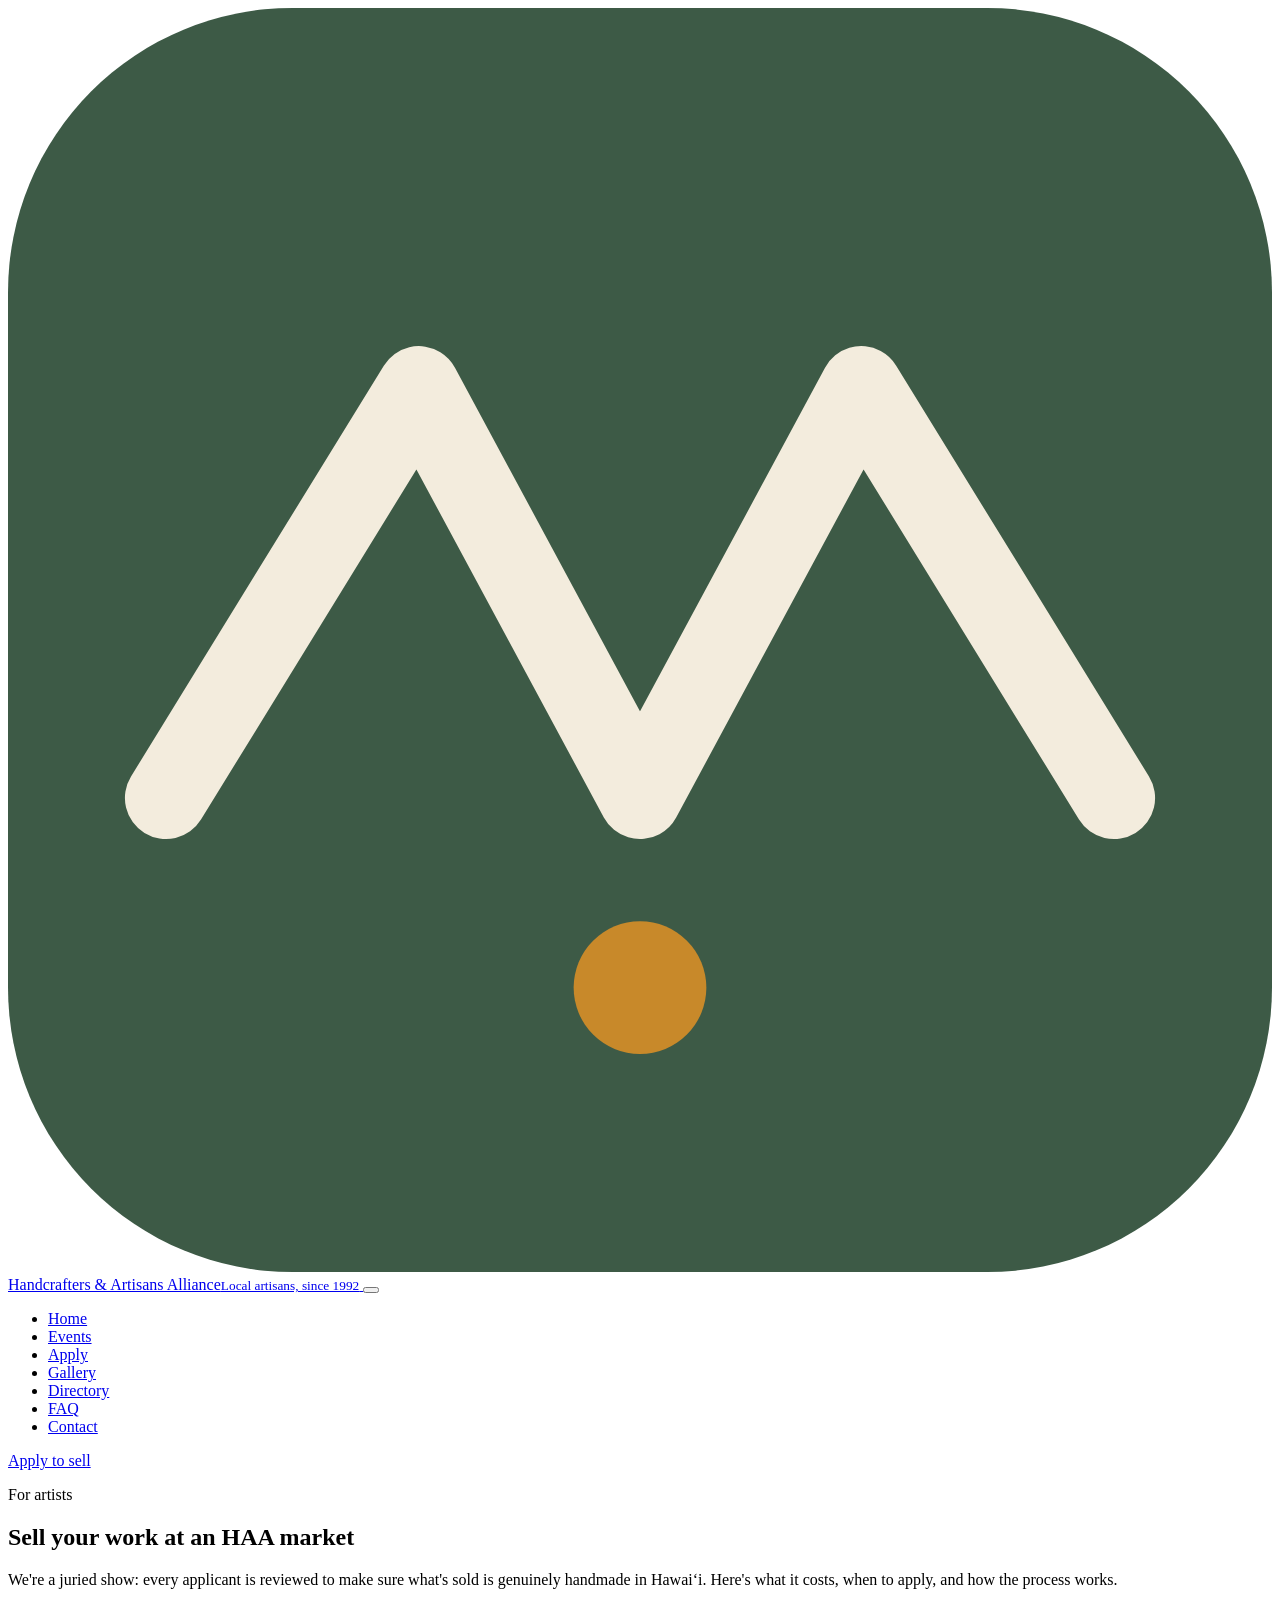
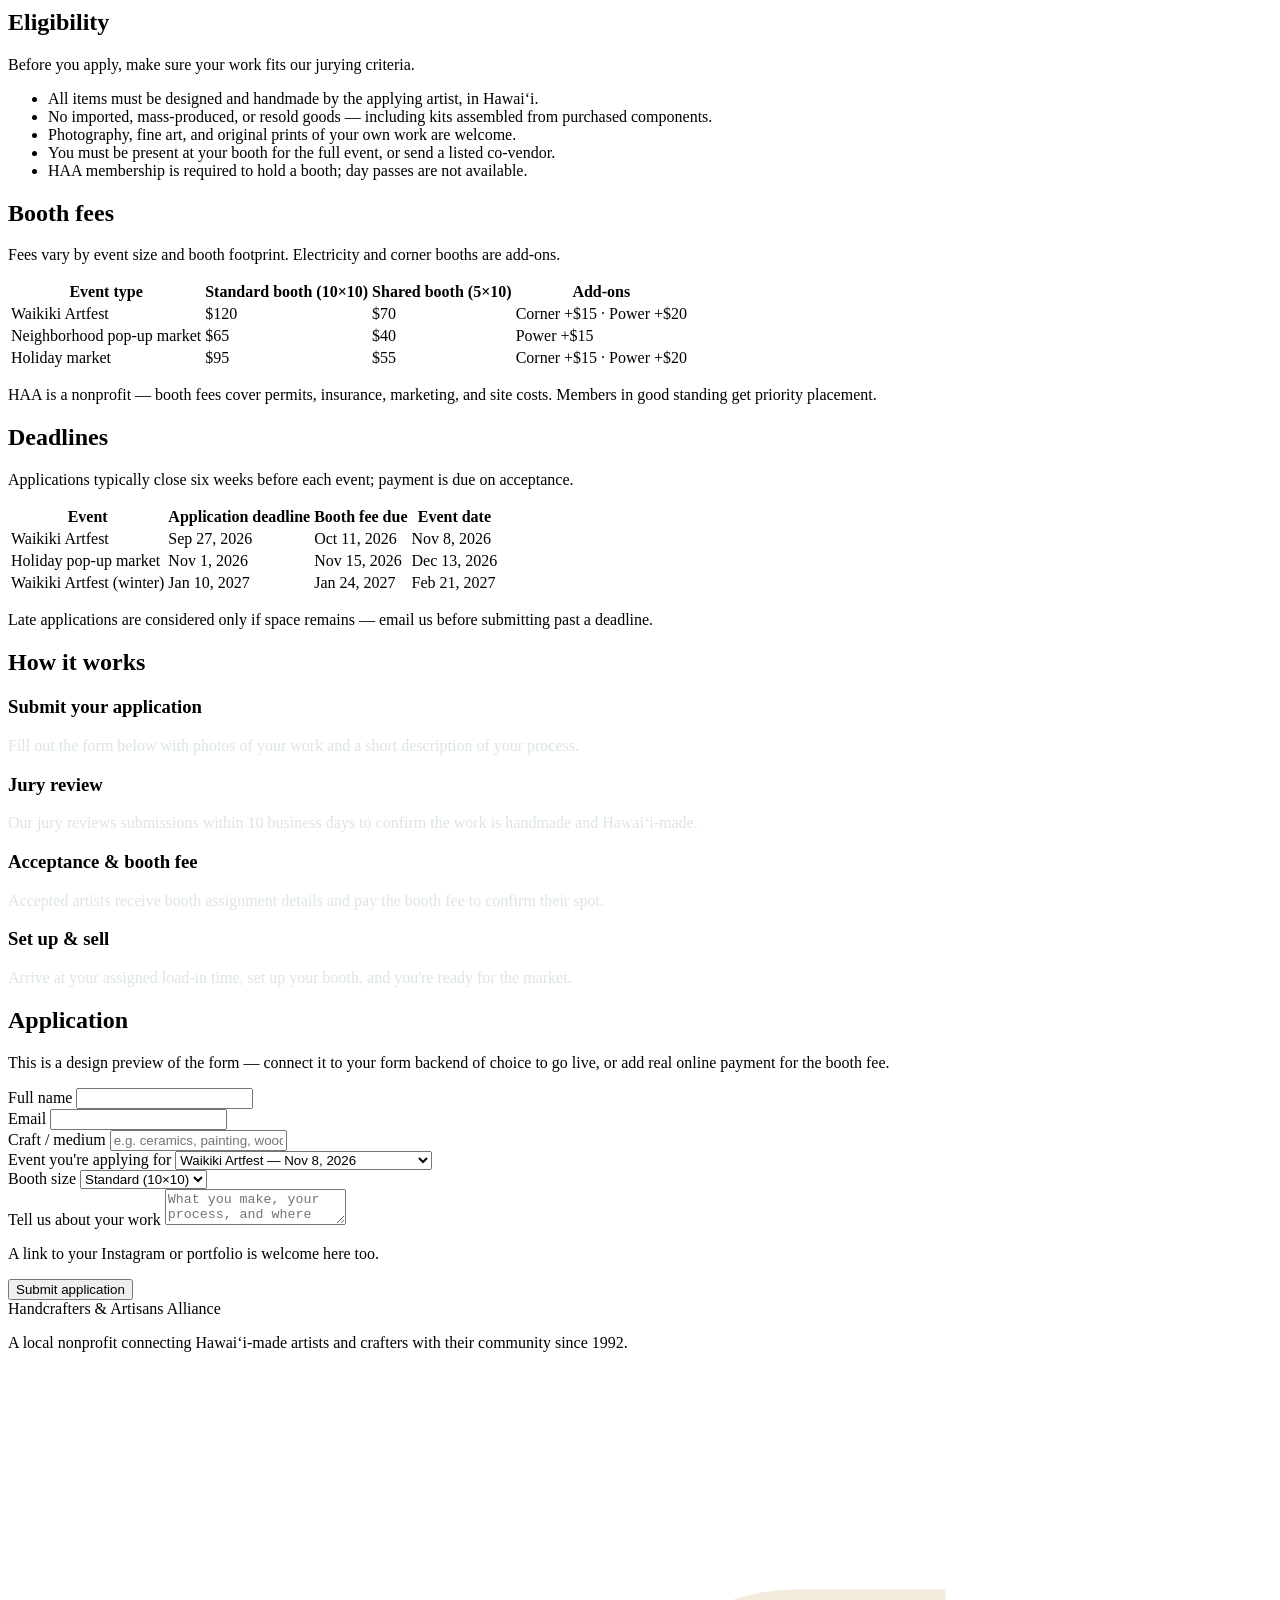
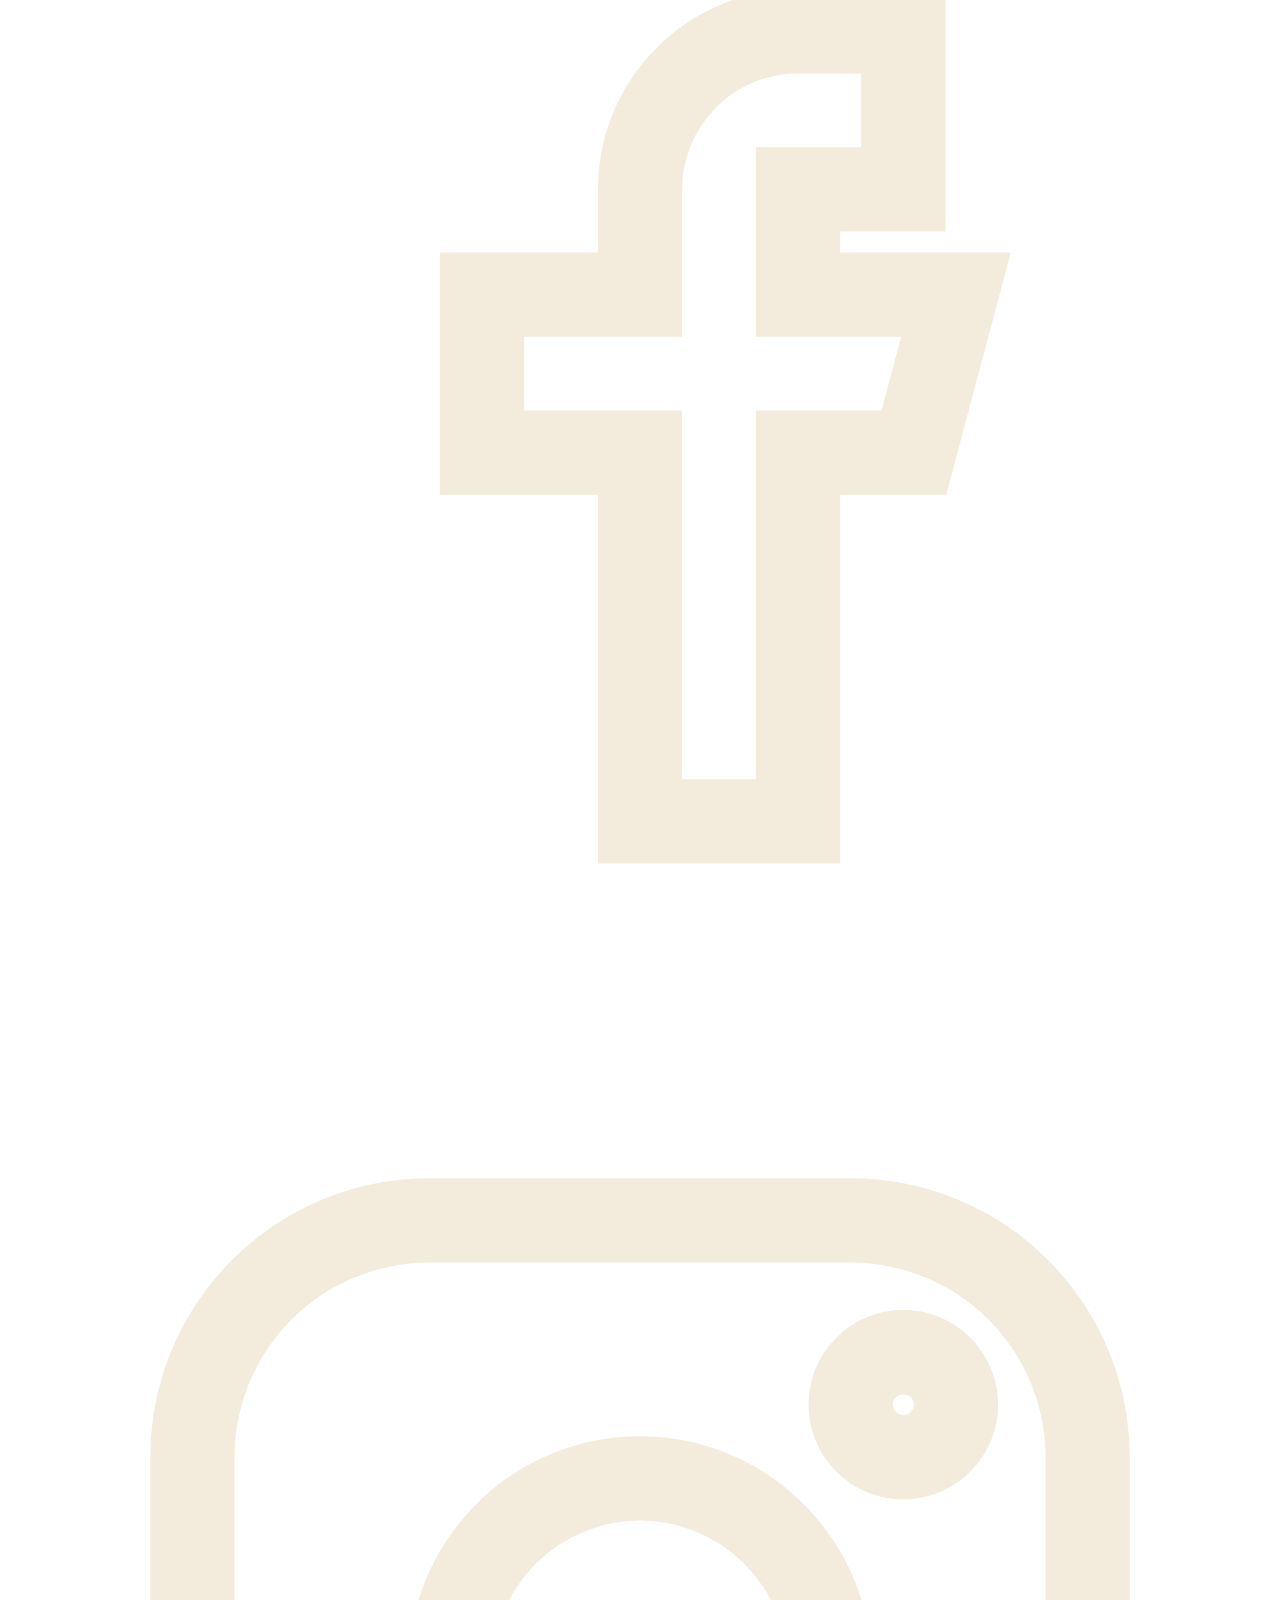
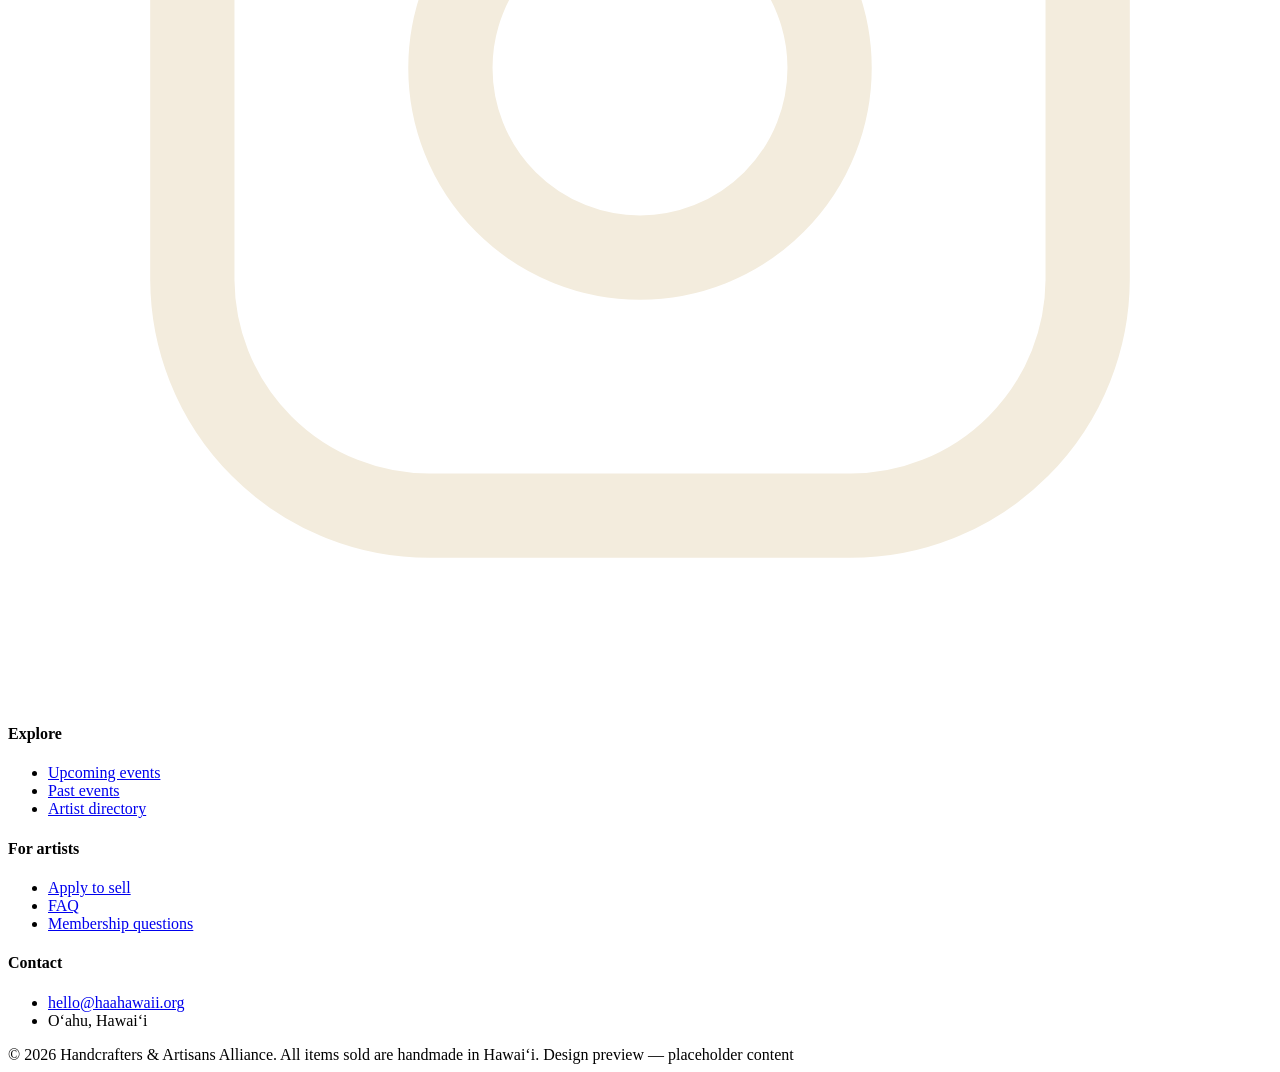
==== apply.html @ 686de7d7 "Add files via upload" ====
<!doctype html>
<html lang="en">
<head>
<meta charset="utf-8">
<meta name="viewport" content="width=device-width, initial-scale=1">
<title>For Artists / Apply — Handcrafters &amp; Artisans Alliance</title>
<meta name="description" content="Apply for a booth at a Handcrafters &amp; Artisans Alliance market. Eligibility, booth fees, deadlines, and the application process.">
<link rel="preconnect" href="https://fonts.googleapis.com">
<link rel="preconnect" href="https://fonts.gstatic.com" crossorigin>
<link href="https://fonts.googleapis.com/css2?family=Fraunces:opsz,wght@9..144,500;9..144,600;9..144,700&family=Work+Sans:wght@400;500;600;700&display=swap" rel="stylesheet">
<link rel="stylesheet" href="css/style.css">
</head>
<body>

<header class="site-header">
  <div class="nav-row">
    <a class="brand" href="index.html">
      <svg class="brand-mark" viewBox="0 0 40 40" xmlns="http://www.w3.org/2000/svg" aria-hidden="true">
        <rect width="40" height="40" rx="9" fill="#3D5A46"/>
        <path d="M5 25 L13 12 L20 25 L27 12 L35 25" stroke="#F3ECDD" stroke-width="2.6" fill="none" stroke-linecap="round" stroke-linejoin="round"/>
        <circle cx="20" cy="31" r="2.1" fill="#C8892A"/>
      </svg>
      <span class="brand-text">Handcrafters &amp; Artisans Alliance<small>Local artisans, since 1992</small></span>
    </a>
    <button class="nav-toggle" aria-label="Toggle menu" aria-expanded="false"><span></span></button>
    <ul class="nav-links">
      <li><a href="index.html">Home</a></li>
      <li><a href="events.html">Events</a></li>
      <li><a href="apply.html" aria-current="page">Apply</a></li>
      <li><a href="gallery.html">Gallery</a></li>
      <li><a href="directory.html">Directory</a></li>
      <li><a href="faq.html">FAQ</a></li>
      <li><a href="contact.html">Contact</a></li>
    </ul>
    <div class="nav-cta">
      <a class="btn btn-primary" href="#apply-form">Apply to sell</a>
    </div>
  </div>
</header>

<main>
  <section style="padding-bottom:0">
    <div class="container">
      <p class="hero-eyebrow">For artists</p>
      <h1>Sell your work at an HAA market</h1>
      <p class="lede">We're a juried show: every applicant is reviewed to make sure what's sold is genuinely handmade in Hawai‘i. Here's what it costs, when to apply, and how the process works.</p>
    </div>
  </section>

  <section>
    <div class="container">
      <div class="section-head">
        <div>
          <h2>Eligibility</h2>
          <p>Before you apply, make sure your work fits our jurying criteria.</p>
        </div>
      </div>
      <ul>
        <li>All items must be designed and handmade by the applying artist, in Hawai‘i.</li>
        <li>No imported, mass-produced, or resold goods — including kits assembled from purchased components.</li>
        <li>Photography, fine art, and original prints of your own work are welcome.</li>
        <li>You must be present at your booth for the full event, or send a listed co-vendor.</li>
        <li>HAA membership is required to hold a booth; day passes are not available.</li>
      </ul>
    </div>
  </section>

  <section>
    <div class="container">
      <div class="section-head">
        <div>
          <h2>Booth fees</h2>
          <p>Fees vary by event size and booth footprint. Electricity and corner booths are add-ons.</p>
        </div>
      </div>
      <div class="table-wrap">
        <table>
          <thead>
            <tr><th>Event type</th><th>Standard booth (10×10)</th><th>Shared booth (5×10)</th><th>Add-ons</th></tr>
          </thead>
          <tbody>
            <tr><td>Waikiki Artfest</td><td class="num">$120</td><td class="num">$70</td><td>Corner +$15 · Power +$20</td></tr>
            <tr><td>Neighborhood pop-up market</td><td class="num">$65</td><td class="num">$40</td><td>Power +$15</td></tr>
            <tr><td>Holiday market</td><td class="num">$95</td><td class="num">$55</td><td>Corner +$15 · Power +$20</td></tr>
          </tbody>
        </table>
      </div>
      <p class="form-note" style="margin-top:1em">HAA is a nonprofit — booth fees cover permits, insurance, marketing, and site costs. Members in good standing get priority placement.</p>
    </div>
  </section>

  <section>
    <div class="container">
      <div class="section-head">
        <div>
          <h2>Deadlines</h2>
          <p>Applications typically close six weeks before each event; payment is due on acceptance.</p>
        </div>
      </div>
      <div class="table-wrap">
        <table>
          <thead>
            <tr><th>Event</th><th>Application deadline</th><th>Booth fee due</th><th>Event date</th></tr>
          </thead>
          <tbody>
            <tr><td>Waikiki Artfest</td><td>Sep 27, 2026</td><td>Oct 11, 2026</td><td>Nov 8, 2026</td></tr>
            <tr><td>Holiday pop-up market</td><td>Nov 1, 2026</td><td>Nov 15, 2026</td><td>Dec 13, 2026</td></tr>
            <tr><td>Waikiki Artfest (winter)</td><td>Jan 10, 2027</td><td>Jan 24, 2027</td><td>Feb 21, 2027</td></tr>
          </tbody>
        </table>
      </div>
      <div class="note-box">
        <p>Late applications are considered only if space remains — email us before submitting past a deadline.</p>
      </div>
    </div>
  </section>

  <section class="on-taro">
    <div class="container">
      <div class="section-head">
        <div>
          <h2>How it works</h2>
        </div>
      </div>
      <div class="steps">
        <div class="step">
          <h3 style="color:var(--paper)">Submit your application</h3>
          <p style="color:#DCE6DE">Fill out the form below with photos of your work and a short description of your process.</p>
        </div>
        <div class="step">
          <h3 style="color:var(--paper)">Jury review</h3>
          <p style="color:#DCE6DE">Our jury reviews submissions within 10 business days to confirm the work is handmade and Hawai‘i-made.</p>
        </div>
        <div class="step">
          <h3 style="color:var(--paper)">Acceptance &amp; booth fee</h3>
          <p style="color:#DCE6DE">Accepted artists receive booth assignment details and pay the booth fee to confirm their spot.</p>
        </div>
        <div class="step">
          <h3 style="color:var(--paper)">Set up &amp; sell</h3>
          <p style="color:#DCE6DE">Arrive at your assigned load-in time, set up your booth, and you're ready for the market.</p>
        </div>
      </div>
    </div>
  </section>

  <section id="apply-form">
    <div class="container">
      <div class="section-head">
        <div>
          <h2>Application</h2>
          <p>This is a design preview of the form — connect it to your form backend of choice to go live, or add real online payment for the booth fee.</p>
        </div>
      </div>
      <form class="form-grid" data-demo-form>
        <div class="form-row-2">
          <div>
            <label for="name">Full name</label>
            <input id="name" name="name" type="text" required>
          </div>
          <div>
            <label for="email">Email</label>
            <input id="email" name="email" type="email" required>
          </div>
        </div>
        <div class="form-row-2">
          <div>
            <label for="craft">Craft / medium</label>
            <input id="craft" name="craft" type="text" placeholder="e.g. ceramics, painting, woodwork">
          </div>
          <div>
            <label for="event">Event you're applying for</label>
            <select id="event" name="event">
              <option>Waikiki Artfest — Nov 8, 2026</option>
              <option>Holiday pop-up market — Dec 13, 2026</option>
              <option>Waikiki Artfest (winter) — Feb 21, 2027</option>
            </select>
          </div>
        </div>
        <div>
          <label for="booth">Booth size</label>
          <select id="booth" name="booth">
            <option>Standard (10×10)</option>
            <option>Shared (5×10)</option>
          </select>
        </div>
        <div>
          <label for="desc">Tell us about your work</label>
          <textarea id="desc" name="desc" placeholder="What you make, your process, and where it's made"></textarea>
          <p class="field-hint">A link to your Instagram or portfolio is welcome here too.</p>
        </div>
        <div>
          <button class="btn btn-primary" type="submit">Submit application</button>
        </div>
        <p class="form-status" style="display:none; color:var(--taro-deep); font-weight:600;"></p>
      </form>
    </div>
  </section>
</main>

<footer class="site-footer">
  <div class="container">
    <div class="footer-grid">
      <div class="footer-brand">
        <div class="brand-text" style="color:var(--paper)">Handcrafters &amp; Artisans Alliance</div>
        <p>A local nonprofit connecting Hawai‘i-made artists and crafters with their community since 1992.</p>
        <div class="social-row">
          <a href="https://www.facebook.com/HAAHawaii" target="_blank" rel="noopener" aria-label="Facebook">
            <svg viewBox="0 0 24 24" fill="none" stroke="#F3ECDD" stroke-width="1.6"><path d="M15 8h2V5h-2a3 3 0 0 0-3 3v2H9v3h3v7h3v-7h2.2l.8-3H15V8Z"/></svg>
          </a>
          <a href="https://instagram.com/waikikiartfest" target="_blank" rel="noopener" aria-label="Instagram">
            <svg viewBox="0 0 24 24" fill="none" stroke="#F3ECDD" stroke-width="1.6"><rect x="3.5" y="3.5" width="17" height="17" rx="4.5"/><circle cx="12" cy="12" r="3.6"/><circle cx="17" cy="7" r="1"/></svg>
          </a>
        </div>
      </div>
      <div>
        <h4>Explore</h4>
        <ul>
          <li><a href="events.html">Upcoming events</a></li>
          <li><a href="gallery.html">Past events</a></li>
          <li><a href="directory.html">Artist directory</a></li>
        </ul>
      </div>
      <div>
        <h4>For artists</h4>
        <ul>
          <li><a href="apply.html">Apply to sell</a></li>
          <li><a href="faq.html">FAQ</a></li>
          <li><a href="contact.html">Membership questions</a></li>
        </ul>
      </div>
      <div>
        <h4>Contact</h4>
        <ul>
          <li><a href="mailto:hello@haahawaii.org">hello@haahawaii.org</a></li>
          <li>O‘ahu, Hawai‘i</li>
        </ul>
      </div>
    </div>
    <div class="footer-bottom">
      <span>© 2026 Handcrafters &amp; Artisans Alliance. All items sold are handmade in Hawai‘i.</span>
      <span>Design preview — placeholder content</span>
    </div>
  </div>
</footer>

<script src="js/main.js"></script>
</body>
</html>
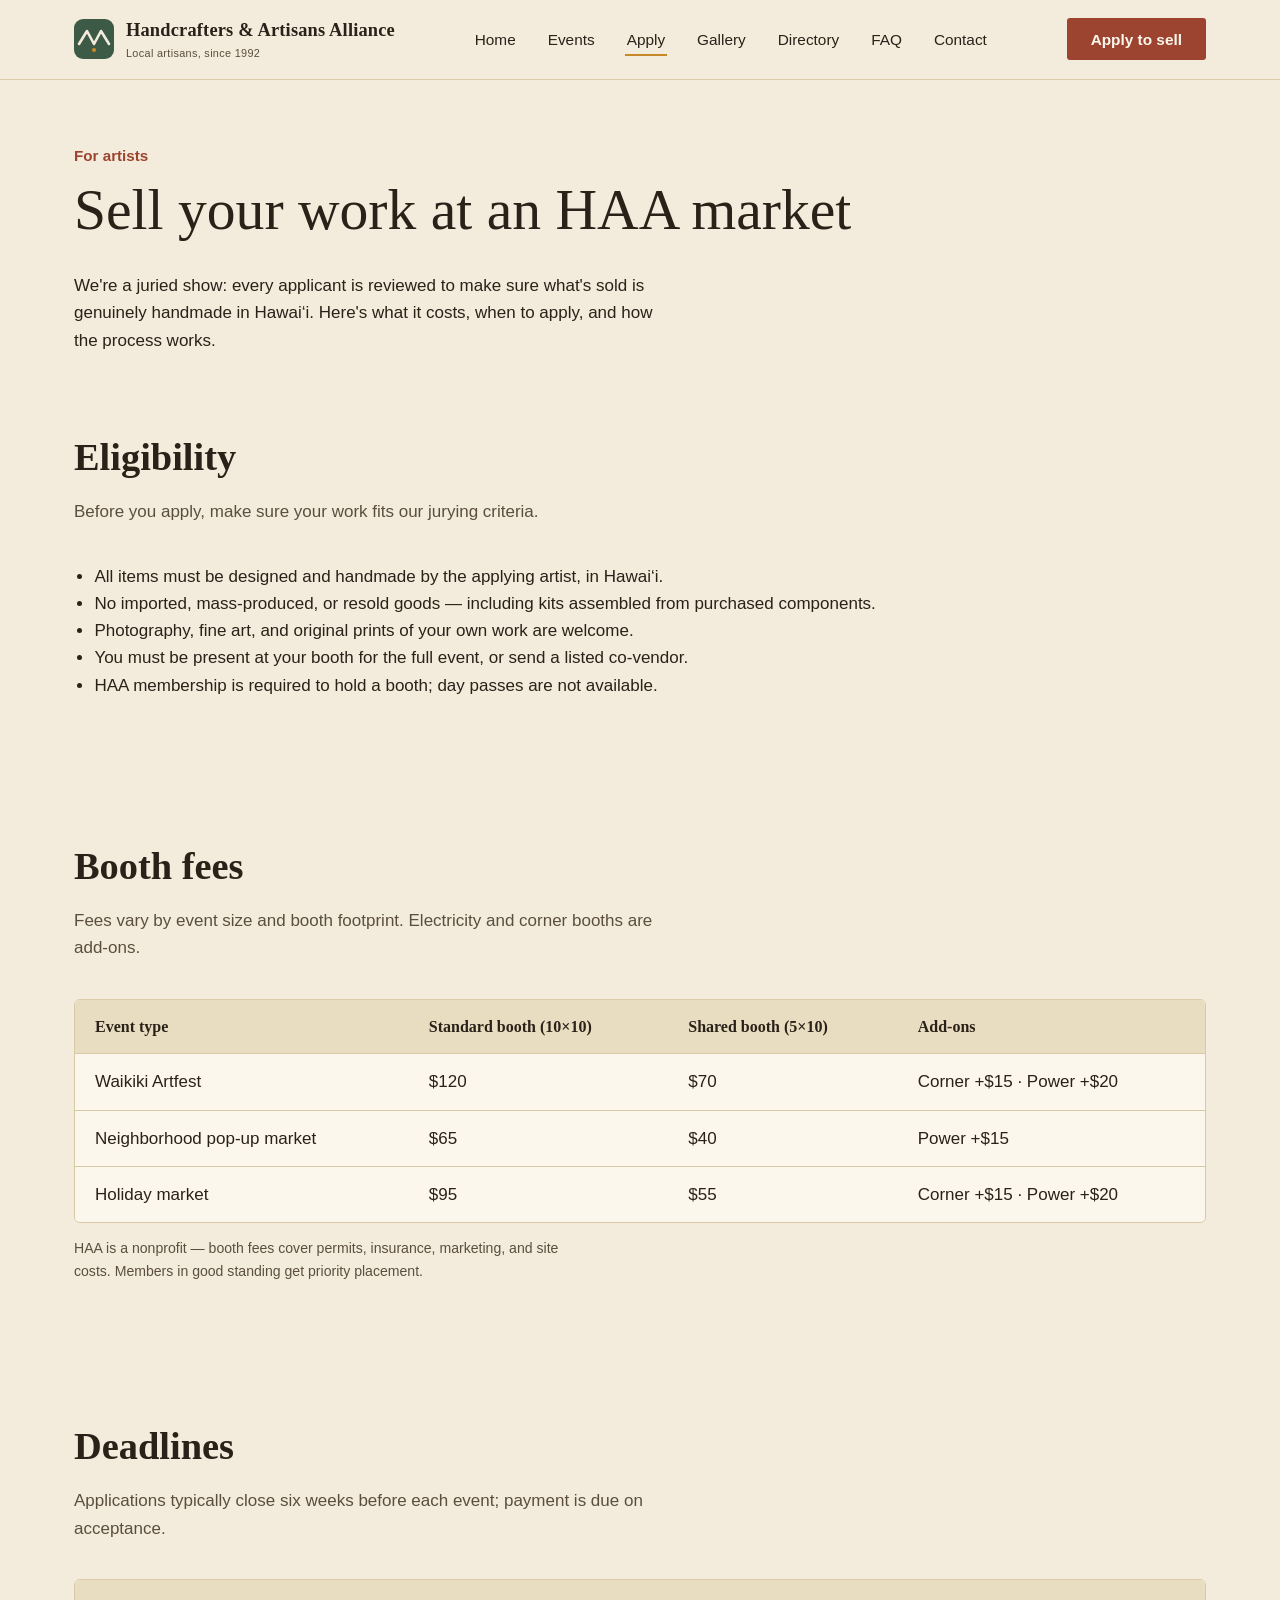
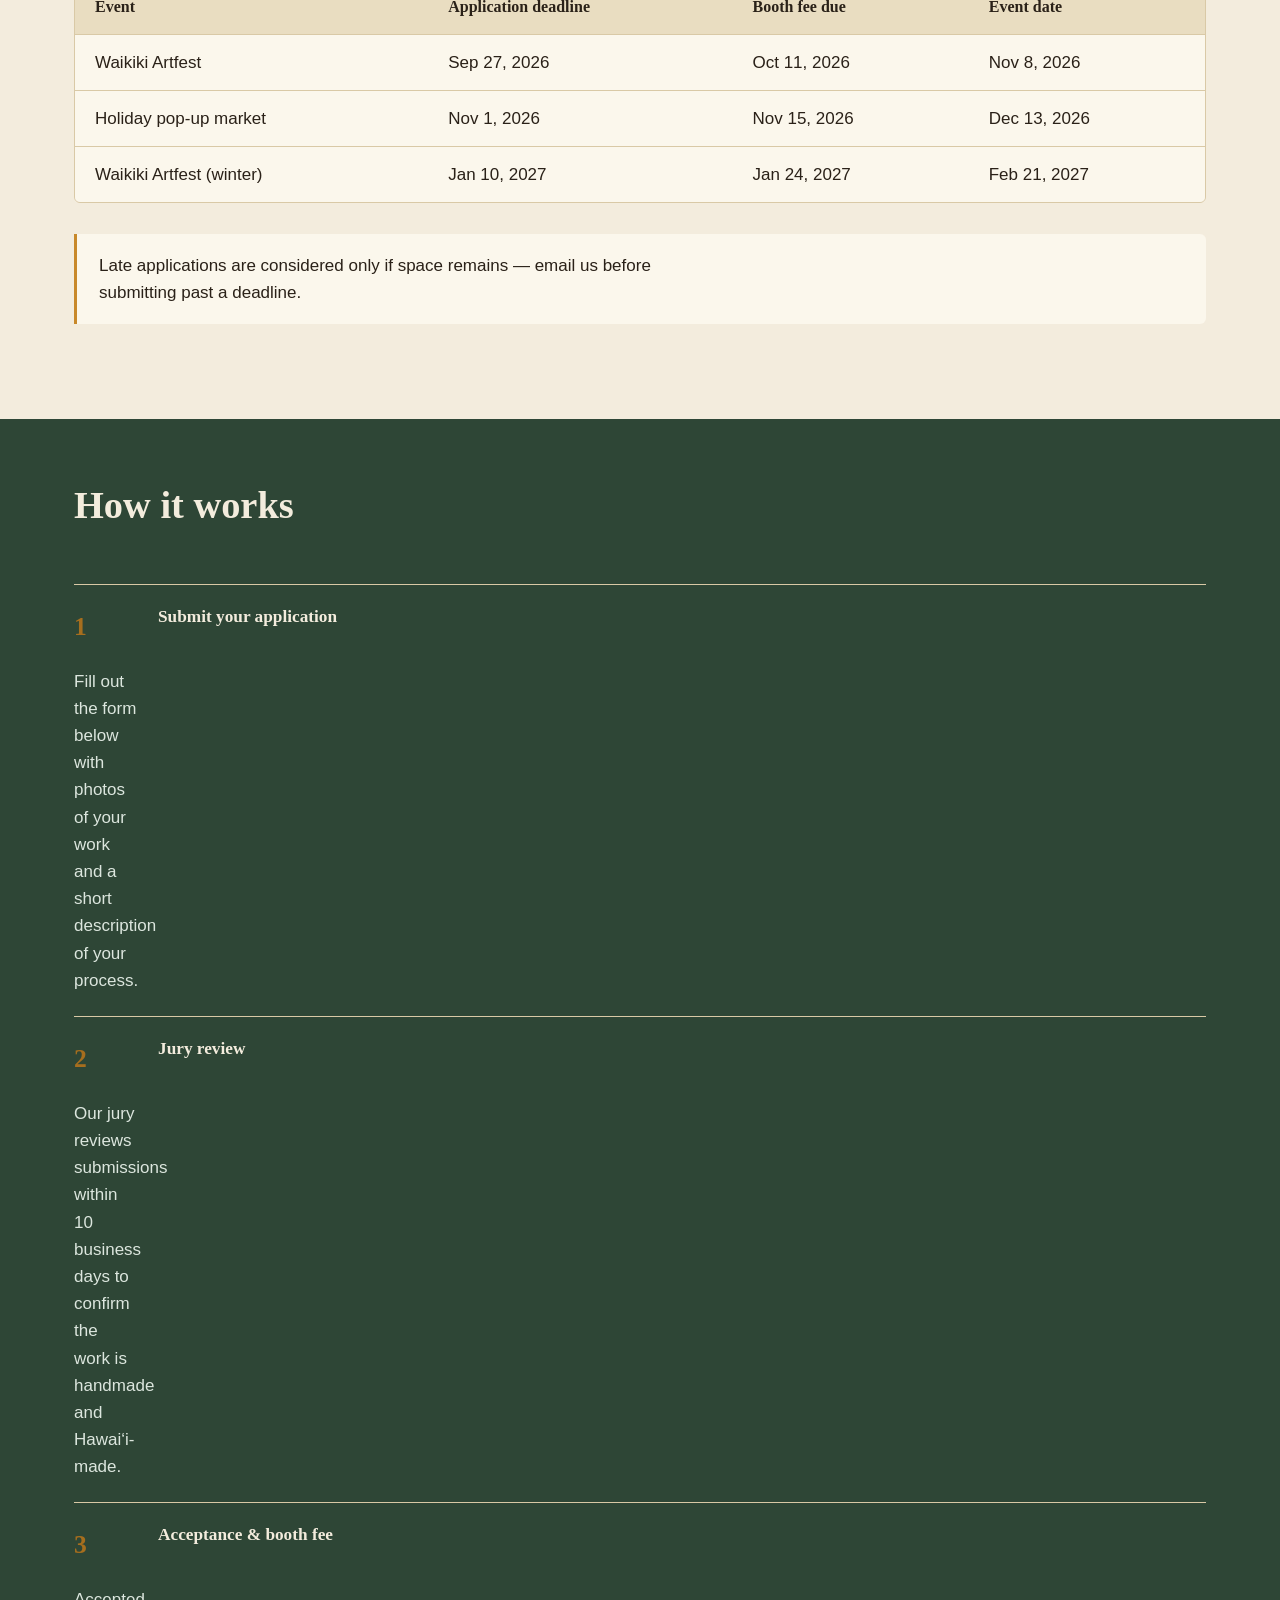
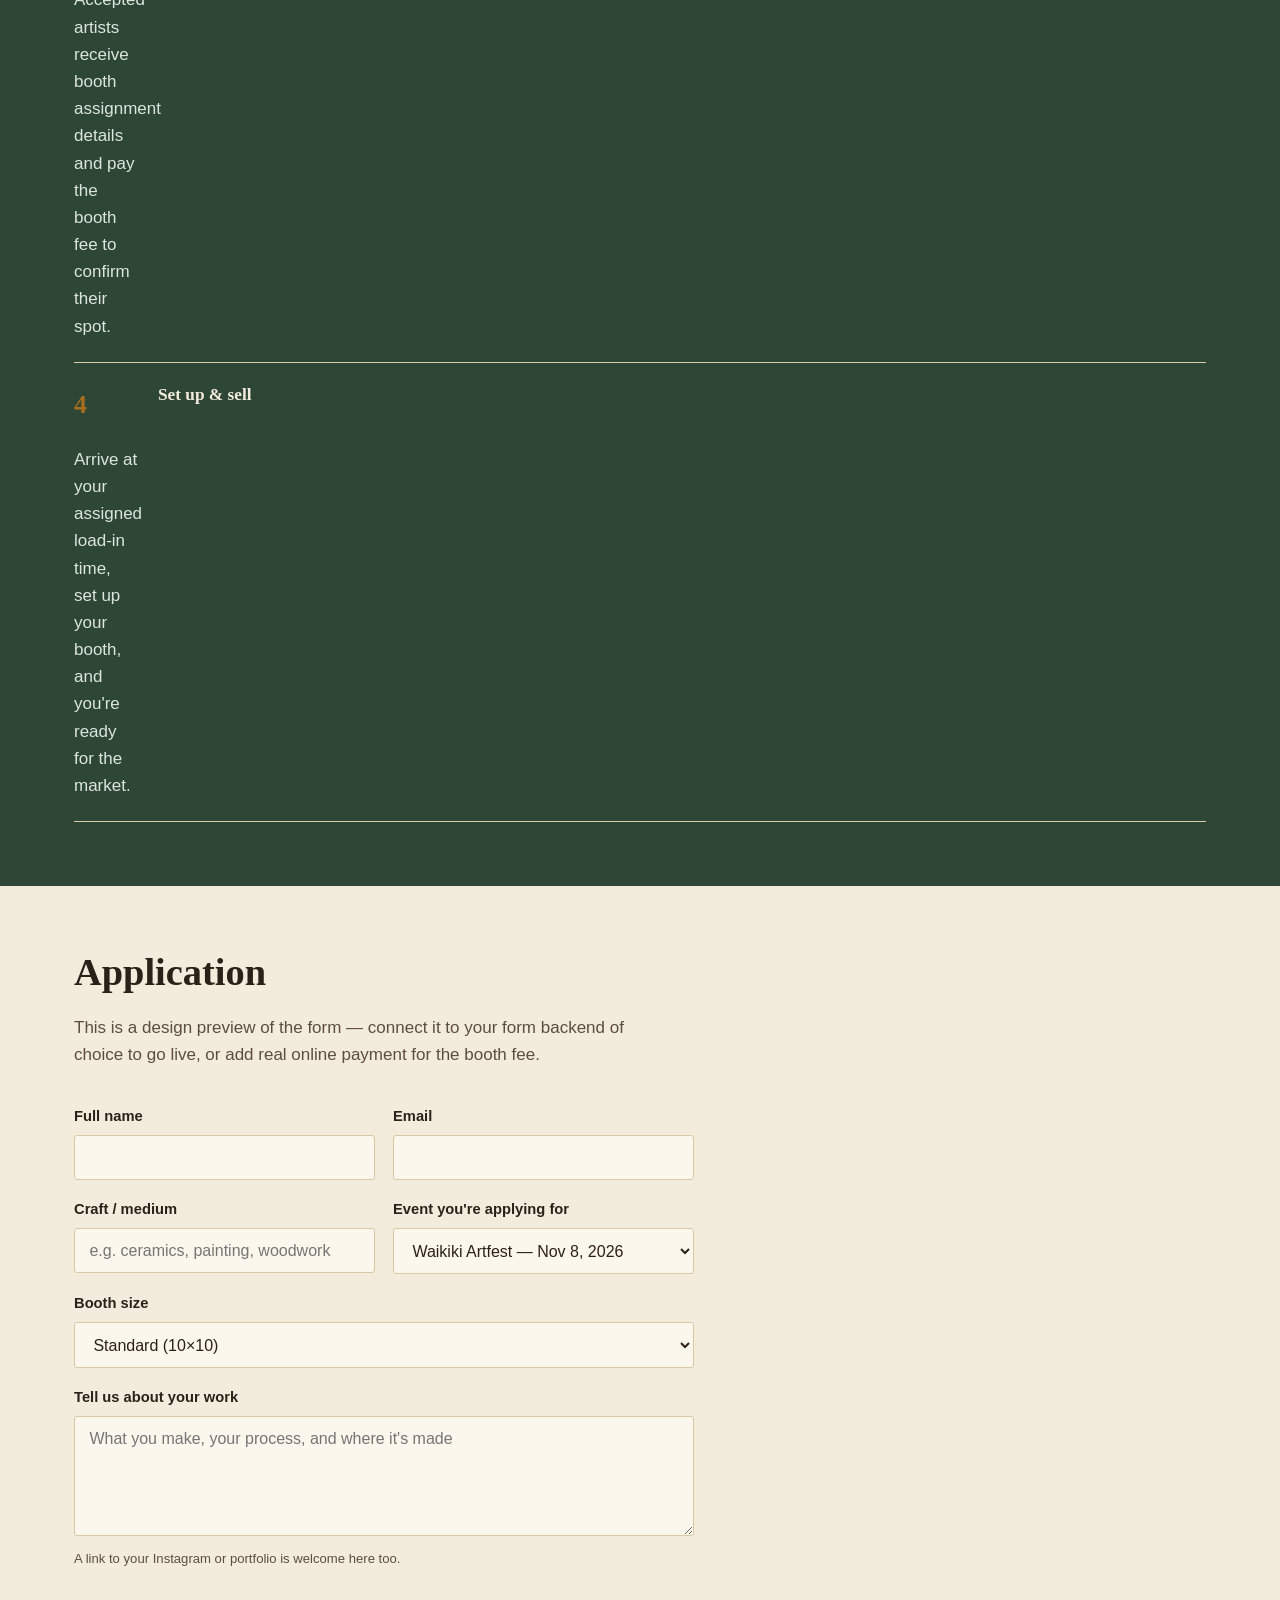
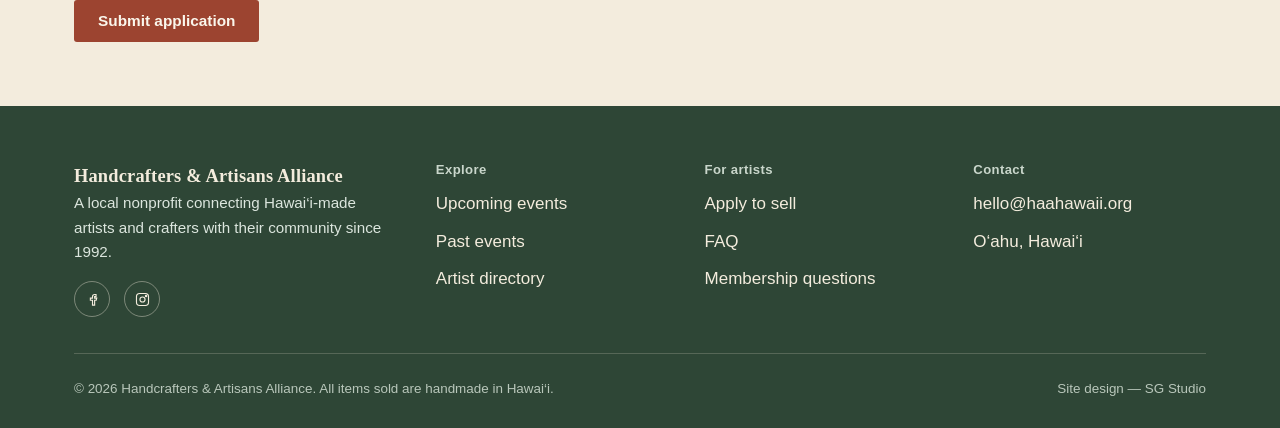
==== commit c2c9eb47: "Add files via upload" ====
--- a/apply.html
+++ b/apply.html
@@ -238,7 +238,7 @@
     </div>
     <div class="footer-bottom">
       <span>© 2026 Handcrafters &amp; Artisans Alliance. All items sold are handmade in Hawai‘i.</span>
-      <span>Design preview — placeholder content</span>
+      <span>Site design — SG Studio</span>
     </div>
   </div>
 </footer>
--- a/css/style.css
+++ b/css/style.css
@@ -0,0 +1,513 @@
+/* ============================================================
+   Handcrafters & Artisans Alliance — shared stylesheet
+   Design tokens drawn from kapa cloth dye colors: turmeric
+   ochre, morinda (noni) red-brown, taro-leaf green, on an
+   unbleached kapa cream. Ink is a warm kukui-soot brown-black
+   rather than pure black.
+   ============================================================ */
+
+:root{
+  --paper:        #F3ECDD;
+  --paper-deep:   #E9DDC1;
+  --paper-card:   #FBF7EC;
+  --ink:          #2A2118;
+  --ink-soft:     #5B4E3E;
+  --ochre:        #C8892A;
+  --ochre-deep:   #A66E1E;
+  --noni:         #9C4430;
+  --noni-deep:    #7E3323;
+  --taro:         #3D5A46;
+  --taro-deep:    #2E4636;
+  --line:         #D9C9A6;
+
+  --font-display: 'Fraunces', 'Iowan Old Style', serif;
+  --font-body:    'Work Sans', 'Segoe UI', sans-serif;
+
+  --max-w: 1180px;
+  --radius-sm: 3px;
+  --radius-md: 6px;
+}
+
+*, *::before, *::after{ box-sizing: border-box; }
+html{ scroll-behavior: smooth; }
+
+body{
+  margin: 0;
+  background: var(--paper);
+  color: var(--ink);
+  font-family: var(--font-body);
+  font-size: 17px;
+  line-height: 1.6;
+  -webkit-font-smoothing: antialiased;
+}
+
+h1,h2,h3,h4{
+  font-family: var(--font-display);
+  font-weight: 600;
+  color: var(--ink);
+  line-height: 1.15;
+  margin: 0 0 .5em;
+  font-variation-settings: "opsz" 40;
+}
+h1{ font-size: clamp(2.2rem, 5vw, 3.6rem); font-weight: 500; }
+h2{ font-size: clamp(1.7rem, 3.2vw, 2.4rem); }
+h3{ font-size: 1.3rem; }
+
+p{ margin: 0 0 1em; max-width: 62ch; }
+a{ color: var(--noni); text-decoration-thickness: 1px; }
+a:hover{ color: var(--noni-deep); }
+ul{ padding-left: 1.2em; }
+
+img{ max-width: 100%; display: block; }
+
+.container{
+  max-width: var(--max-w);
+  margin: 0 auto;
+  padding: 0 24px;
+}
+
+.visually-hidden{
+  position: absolute; width: 1px; height: 1px;
+  overflow: hidden; clip: rect(0,0,0,0); white-space: nowrap;
+}
+
+:focus-visible{
+  outline: 2px solid var(--noni);
+  outline-offset: 3px;
+}
+
+/* ---------- kapa pattern texture ---------- */
+.pattern-kapa{
+  background-color: var(--paper);
+  background-image: url("data:image/svg+xml,%3Csvg xmlns='http://www.w3.org/2000/svg' width='52' height='30'%3E%3Cpath d='M0 26 L13 4 L26 26 L39 4 L52 26' fill='none' stroke='%232A2118' stroke-width='1.4' opacity='0.07'/%3E%3C/svg%3E");
+  background-repeat: repeat;
+}
+.pattern-kapa-dark{
+  background-color: var(--taro-deep);
+  background-image: url("data:image/svg+xml,%3Csvg xmlns='http://www.w3.org/2000/svg' width='52' height='30'%3E%3Cpath d='M0 26 L13 4 L26 26 L39 4 L52 26' fill='none' stroke='%23F3ECDD' stroke-width='1.4' opacity='0.10'/%3E%3C/svg%3E");
+  background-repeat: repeat;
+}
+
+/* ---------- buttons ---------- */
+.btn{
+  display: inline-flex;
+  align-items: center;
+  gap: .5em;
+  font-family: var(--font-body);
+  font-weight: 600;
+  font-size: .96rem;
+  padding: .8em 1.5em;
+  border-radius: var(--radius-sm);
+  border: 1.5px solid transparent;
+  cursor: pointer;
+  text-decoration: none;
+  line-height: 1;
+  transition: background-color .15s ease, color .15s ease, border-color .15s ease;
+}
+.btn-primary{ background: var(--noni); color: var(--paper-card); }
+.btn-primary:hover{ background: var(--noni-deep); color: var(--paper-card); }
+.btn-ghost{ background: transparent; color: var(--ink); border-color: var(--ink); }
+.btn-ghost:hover{ background: var(--ink); color: var(--paper); }
+.btn-ghost-light{ background: transparent; color: var(--paper); border-color: var(--paper); }
+.btn-ghost-light:hover{ background: var(--paper); color: var(--taro-deep); }
+
+/* ---------- header / nav ---------- */
+.site-header{
+  position: sticky; top: 0; z-index: 40;
+  background: var(--paper);
+  border-bottom: 1px solid var(--line);
+}
+.nav-row{
+  display: flex; align-items: center; justify-content: space-between;
+  padding: 16px 24px;
+  max-width: var(--max-w);
+  margin: 0 auto;
+}
+.brand{
+  display: flex; align-items: center; gap: 12px;
+  text-decoration: none; color: var(--ink);
+}
+.brand-mark{ width: 40px; height: 40px; flex-shrink: 0; }
+.brand-text{
+  font-family: var(--font-display);
+  font-size: 1.15rem;
+  font-weight: 600;
+  letter-spacing: .01em;
+}
+.brand-text small{
+  display: block;
+  font-family: var(--font-body);
+  font-size: .68rem;
+  font-weight: 500;
+  color: var(--ink-soft);
+  letter-spacing: .03em;
+}
+
+.nav-links{
+  display: flex; align-items: center; gap: 28px; list-style: none;
+  margin: 0; padding: 0;
+}
+.nav-links a{
+  color: var(--ink); text-decoration: none;
+  font-weight: 500; font-size: .96rem;
+  padding: 6px 2px;
+  border-bottom: 2px solid transparent;
+}
+.nav-links a:hover, .nav-links a[aria-current="page"]{
+  border-bottom-color: var(--ochre);
+  color: var(--ink);
+}
+.nav-cta{ display: flex; align-items: center; gap: 16px; }
+
+.nav-toggle{
+  display: none;
+  background: none; border: none; cursor: pointer;
+  width: 40px; height: 40px; padding: 0;
+  align-items: center; justify-content: center;
+}
+.nav-toggle span, .nav-toggle::before, .nav-toggle::after{
+  content: ""; display: block; width: 22px; height: 2px;
+  background: var(--ink); margin: 5px auto; transition: transform .2s ease, opacity .2s ease;
+}
+
+@media (max-width: 860px){
+  .nav-links{
+    position: absolute; top: 100%; left: 0; right: 0;
+    flex-direction: column; align-items: flex-start; gap: 0;
+    background: var(--paper);
+    border-bottom: 1px solid var(--line);
+    max-height: 0; overflow: hidden;
+  }
+  .nav-links.open{ max-height: 480px; }
+  .nav-links li{ width: 100%; }
+  .nav-links a{ display: block; padding: 14px 24px; border-bottom: 1px solid var(--line); }
+  .nav-links a:hover{ border-bottom: 1px solid var(--line); background: var(--paper-deep); }
+  .nav-cta .btn-primary{ display: none; }
+  .nav-toggle{ display: flex; }
+}
+
+/* ---------- hero ---------- */
+.hero{
+  padding: 64px 0 76px;
+}
+.hero-grid{
+  display: grid;
+  grid-template-columns: 1.15fr .85fr;
+  gap: 48px;
+  align-items: center;
+}
+.hero-eyebrow{
+  color: var(--noni);
+  font-weight: 600;
+  font-size: .95rem;
+  margin: 0 0 .6em;
+}
+.hero p.lede{ font-size: 1.15rem; color: var(--ink-soft); }
+.hero-ctas{ display: flex; gap: 14px; flex-wrap: wrap; margin-top: 1.6em; }
+
+.hero-art{
+  aspect-ratio: 4/3.4;
+  border-radius: var(--radius-md);
+  position: relative;
+  overflow: hidden;
+}
+.hero-art svg{ width: 100%; height: 100%; display: block; }
+
+@media (max-width: 860px){
+  .hero-grid{ grid-template-columns: 1fr; }
+  .hero-art{ order: -1; aspect-ratio: 16/9; }
+}
+
+/* ---------- sections ---------- */
+section{ padding: 64px 0; }
+.section-head{
+  display: flex; justify-content: space-between; align-items: flex-end;
+  gap: 24px; margin-bottom: 2.2em; flex-wrap: wrap;
+}
+.section-head p{ margin: 0; color: var(--ink-soft); }
+.divider{
+  border: none; height: 1px; background: var(--line); margin: 0;
+}
+
+.on-taro{ background: var(--taro-deep); color: var(--paper); }
+.on-taro h2, .on-taro h3{ color: var(--paper); }
+.on-taro p{ color: #DCE6DE; }
+.on-taro a{ color: var(--paper); }
+
+/* ---------- purpose grid (not a sequence — no numbering) ---------- */
+.purpose-grid{
+  display: grid;
+  grid-template-columns: repeat(2, 1fr);
+  gap: 1px;
+  background: var(--line);
+  border: 1px solid var(--line);
+}
+.purpose-card{
+  background: var(--paper-card);
+  padding: 30px 28px;
+}
+.purpose-card .icon{ width: 34px; height: 34px; margin-bottom: 14px; color: var(--ochre-deep); }
+.purpose-card h3{ margin-bottom: .4em; }
+.purpose-card p{ margin: 0; color: var(--ink-soft); font-size: .96rem; }
+
+@media (max-width: 700px){
+  .purpose-grid{ grid-template-columns: 1fr; }
+}
+
+/* ---------- cards / event teasers ---------- */
+.card-row{
+  display: grid;
+  grid-template-columns: repeat(3, 1fr);
+  gap: 22px;
+}
+@media (max-width: 900px){ .card-row{ grid-template-columns: 1fr; } }
+
+.event-card{
+  border: 1px solid var(--line);
+  background: var(--paper-card);
+  border-radius: var(--radius-md);
+  overflow: hidden;
+}
+.event-card .date-tag{
+  background: var(--taro);
+  color: var(--paper);
+  padding: 10px 18px;
+  font-family: var(--font-display);
+  font-weight: 600;
+  font-size: .95rem;
+  display: flex; justify-content: space-between; align-items: center;
+}
+.event-card .body{ padding: 20px 20px 22px; }
+.event-card h3{ margin-bottom: .3em; font-size: 1.15rem; }
+.event-card .meta{ color: var(--ink-soft); font-size: .9rem; margin-bottom: .8em; }
+.tag{
+  display: inline-block;
+  font-size: .78rem;
+  font-weight: 600;
+  padding: .25em .7em;
+  border-radius: 100px;
+  border: 1px solid currentColor;
+}
+.tag-market{ color: var(--noni); }
+.tag-meeting{ color: var(--taro); }
+.tag-pop-up{ color: var(--ochre-deep); }
+
+/* ---------- timeline (events page) ---------- */
+.timeline{ position: relative; }
+.timeline-month{
+  font-family: var(--font-display);
+  font-size: 1.5rem;
+  margin: 2.2em 0 1em;
+  padding-bottom: .3em;
+  border-bottom: 2px solid var(--ochre);
+}
+.timeline-month:first-child{ margin-top: 0; }
+.timeline-item{
+  display: grid;
+  grid-template-columns: 110px 1fr;
+  gap: 20px;
+  padding: 18px 0;
+  border-bottom: 1px solid var(--line);
+}
+.timeline-item .day{
+  font-family: var(--font-display);
+  font-size: 1.8rem;
+  font-weight: 600;
+  color: var(--noni);
+  line-height: 1;
+}
+.timeline-item .day span{
+  display: block; font-family: var(--font-body);
+  font-size: .7rem; font-weight: 600; color: var(--ink-soft);
+  margin-top: 4px; letter-spacing: .02em;
+}
+.timeline-item .details h3{ margin-bottom: .25em; font-size: 1.1rem; }
+.timeline-item .details .meta{ color: var(--ink-soft); font-size: .92rem; margin-bottom: .5em; }
+@media (max-width: 620px){
+  .timeline-item{ grid-template-columns: 60px 1fr; }
+  .timeline-item .day{ font-size: 1.3rem; }
+}
+
+.filter-row{ display: flex; gap: 10px; flex-wrap: wrap; margin-bottom: 2em; }
+.chip{
+  border: 1.5px solid var(--line);
+  background: var(--paper-card);
+  color: var(--ink);
+  padding: .5em 1.1em;
+  border-radius: 100px;
+  font-size: .88rem;
+  font-weight: 600;
+  cursor: pointer;
+}
+.chip.is-active{ border-color: var(--noni); color: var(--noni); background: #FBEFE9; }
+
+/* ---------- process steps (apply page — genuine sequence) ---------- */
+.steps{
+  counter-reset: step;
+  display: grid;
+  gap: 0;
+  border-top: 1px solid var(--line);
+}
+.step{
+  counter-increment: step;
+  display: grid;
+  grid-template-columns: 64px 1fr;
+  gap: 20px;
+  padding: 22px 0;
+  border-bottom: 1px solid var(--line);
+}
+.step::before{
+  content: counter(step);
+  font-family: var(--font-display);
+  font-size: 1.6rem;
+  font-weight: 600;
+  color: var(--ochre-deep);
+}
+.step h3{ margin-bottom: .3em; font-size: 1.08rem; }
+.step p{ margin: 0; color: var(--ink-soft); }
+
+/* ---------- tables (fees / deadlines) ---------- */
+.table-wrap{ overflow-x: auto; border: 1px solid var(--line); border-radius: var(--radius-md); }
+table{ width: 100%; border-collapse: collapse; min-width: 480px; background: var(--paper-card); }
+th, td{ text-align: left; padding: 14px 20px; border-bottom: 1px solid var(--line); }
+th{ font-family: var(--font-display); font-weight: 600; font-size: 1rem; background: var(--paper-deep); }
+tr:last-child td{ border-bottom: none; }
+td.num{ font-variant-numeric: tabular-nums; white-space: nowrap; }
+
+.note-box{
+  border-left: 3px solid var(--ochre);
+  background: var(--paper-card);
+  padding: 18px 22px;
+  border-radius: 0 var(--radius-md) var(--radius-md) 0;
+  margin: 1.8em 0;
+}
+.note-box p{ margin: 0; }
+
+/* ---------- gallery ---------- */
+.gallery-grid{
+  display: grid;
+  grid-template-columns: repeat(3, 1fr);
+  gap: 18px;
+}
+@media (max-width: 900px){ .gallery-grid{ grid-template-columns: repeat(2, 1fr); } }
+@media (max-width: 560px){ .gallery-grid{ grid-template-columns: 1fr; } }
+
+.gallery-item{
+  border-radius: var(--radius-md);
+  overflow: hidden;
+  border: 1px solid var(--line);
+  background: var(--paper-card);
+}
+.gallery-thumb{
+  aspect-ratio: 4/3;
+  display: flex; align-items: center; justify-content: center;
+  color: var(--paper);
+}
+.gallery-thumb svg{ width: 46%; height: 46%; opacity: .85; }
+.gallery-cap{ padding: 14px 16px; }
+.gallery-cap .yr{ color: var(--ink-soft); font-size: .85rem; }
+
+/* ---------- directory ---------- */
+.directory-grid{
+  display: grid;
+  grid-template-columns: repeat(3, 1fr);
+  gap: 20px;
+}
+@media (max-width: 900px){ .directory-grid{ grid-template-columns: repeat(2, 1fr); } }
+@media (max-width: 620px){ .directory-grid{ grid-template-columns: 1fr; } }
+
+.vendor-card{
+  border: 1px solid var(--line);
+  background: var(--paper-card);
+  border-radius: var(--radius-md);
+  padding: 22px;
+}
+.vendor-card .avatar{
+  width: 52px; height: 52px; border-radius: 50%;
+  background: var(--ochre); color: var(--paper);
+  display: flex; align-items: center; justify-content: center;
+  font-family: var(--font-display); font-weight: 600; font-size: 1.1rem;
+  margin-bottom: 14px;
+}
+.vendor-card h3{ font-size: 1.05rem; margin-bottom: .15em; }
+.vendor-card .craft{ color: var(--noni); font-size: .88rem; font-weight: 600; margin-bottom: .6em; }
+.vendor-card p{ font-size: .92rem; color: var(--ink-soft); margin-bottom: .8em; }
+.vendor-card .links{ display: flex; gap: 14px; font-size: .88rem; }
+
+/* ---------- FAQ accordion (native details/summary) ---------- */
+.faq-list{ border-top: 1px solid var(--line); }
+.faq-list details{ border-bottom: 1px solid var(--line); padding: 6px 0; }
+.faq-list summary{
+  cursor: pointer;
+  list-style: none;
+  display: flex; justify-content: space-between; align-items: center;
+  padding: 16px 4px;
+  font-family: var(--font-display);
+  font-weight: 600;
+  font-size: 1.08rem;
+}
+.faq-list summary::-webkit-details-marker{ display: none; }
+.faq-list summary::after{
+  content: "+";
+  font-family: var(--font-body);
+  font-size: 1.4rem;
+  color: var(--ochre-deep);
+  flex-shrink: 0; margin-left: 20px;
+}
+.faq-list details[open] summary::after{ content: "\2212"; }
+.faq-list .faq-a{ padding: 0 4px 18px; color: var(--ink-soft); max-width: 68ch; }
+
+/* ---------- forms ---------- */
+.form-grid{ display: grid; gap: 18px; max-width: 620px; }
+.form-row-2{ display: grid; grid-template-columns: 1fr 1fr; gap: 18px; }
+@media (max-width: 560px){ .form-row-2{ grid-template-columns: 1fr; } }
+
+label{ display: block; font-weight: 600; font-size: .92rem; margin-bottom: .4em; }
+input, select, textarea{
+  width: 100%;
+  font-family: var(--font-body);
+  font-size: 1rem;
+  padding: .8em .9em;
+  border: 1.5px solid var(--line);
+  border-radius: var(--radius-sm);
+  background: var(--paper-card);
+  color: var(--ink);
+}
+input:focus, select:focus, textarea:focus{ border-color: var(--noni); outline: none; }
+textarea{ resize: vertical; min-height: 120px; }
+.field-hint{ font-size: .82rem; color: var(--ink-soft); margin-top: .3em; }
+.form-note{ font-size: .88rem; color: var(--ink-soft); }
+
+/* ---------- footer ---------- */
+.site-footer{ background: var(--taro-deep); color: var(--paper); padding: 56px 0 28px; }
+.footer-grid{
+  display: grid;
+  grid-template-columns: 1.4fr 1fr 1fr 1fr;
+  gap: 36px;
+  padding-bottom: 36px;
+  border-bottom: 1px solid rgba(243,236,221,.2);
+}
+@media (max-width: 760px){ .footer-grid{ grid-template-columns: 1fr 1fr; } }
+.site-footer h4{
+  font-family: var(--font-body);
+  font-weight: 600; font-size: .82rem;
+  letter-spacing: .03em;
+  color: #C9D6CB;
+  margin-bottom: 1em;
+}
+.site-footer ul{ list-style: none; padding: 0; margin: 0; }
+.site-footer li{ margin-bottom: .6em; }
+.site-footer a{ color: var(--paper); text-decoration: none; }
+.site-footer a:hover{ text-decoration: underline; }
+.footer-brand p{ color: #DCE6DE; font-size: .95rem; }
+.social-row{ display: flex; gap: 14px; margin-top: 1em; }
+.social-row a{
+  width: 36px; height: 36px; border-radius: 50%;
+  border: 1.5px solid rgba(243,236,221,.4);
+  display: flex; align-items: center; justify-content: center;
+}
+.social-row svg{ width: 17px; height: 17px; }
+.footer-bottom{
+  display: flex; justify-content: space-between; flex-wrap: wrap; gap: 10px;
+  padding-top: 24px; font-size: .84rem; color: #B9C7BB;
+}
